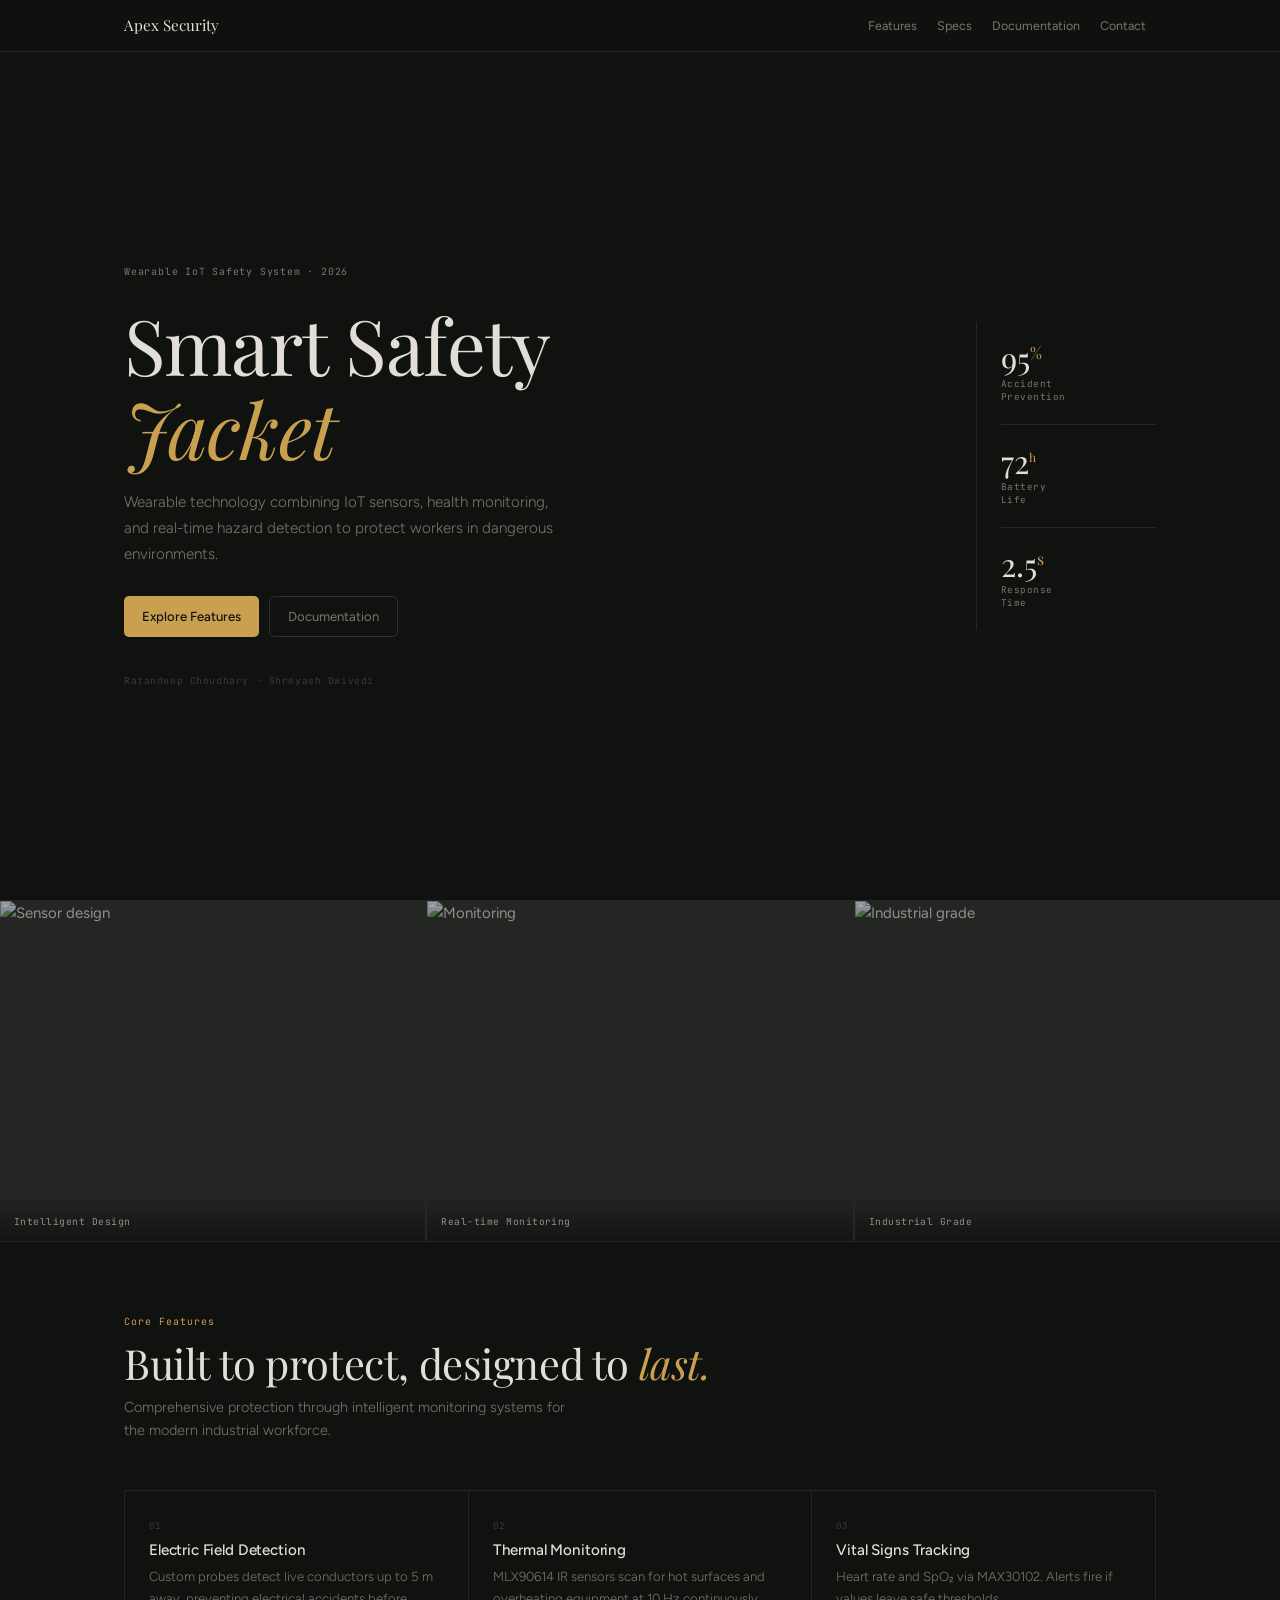
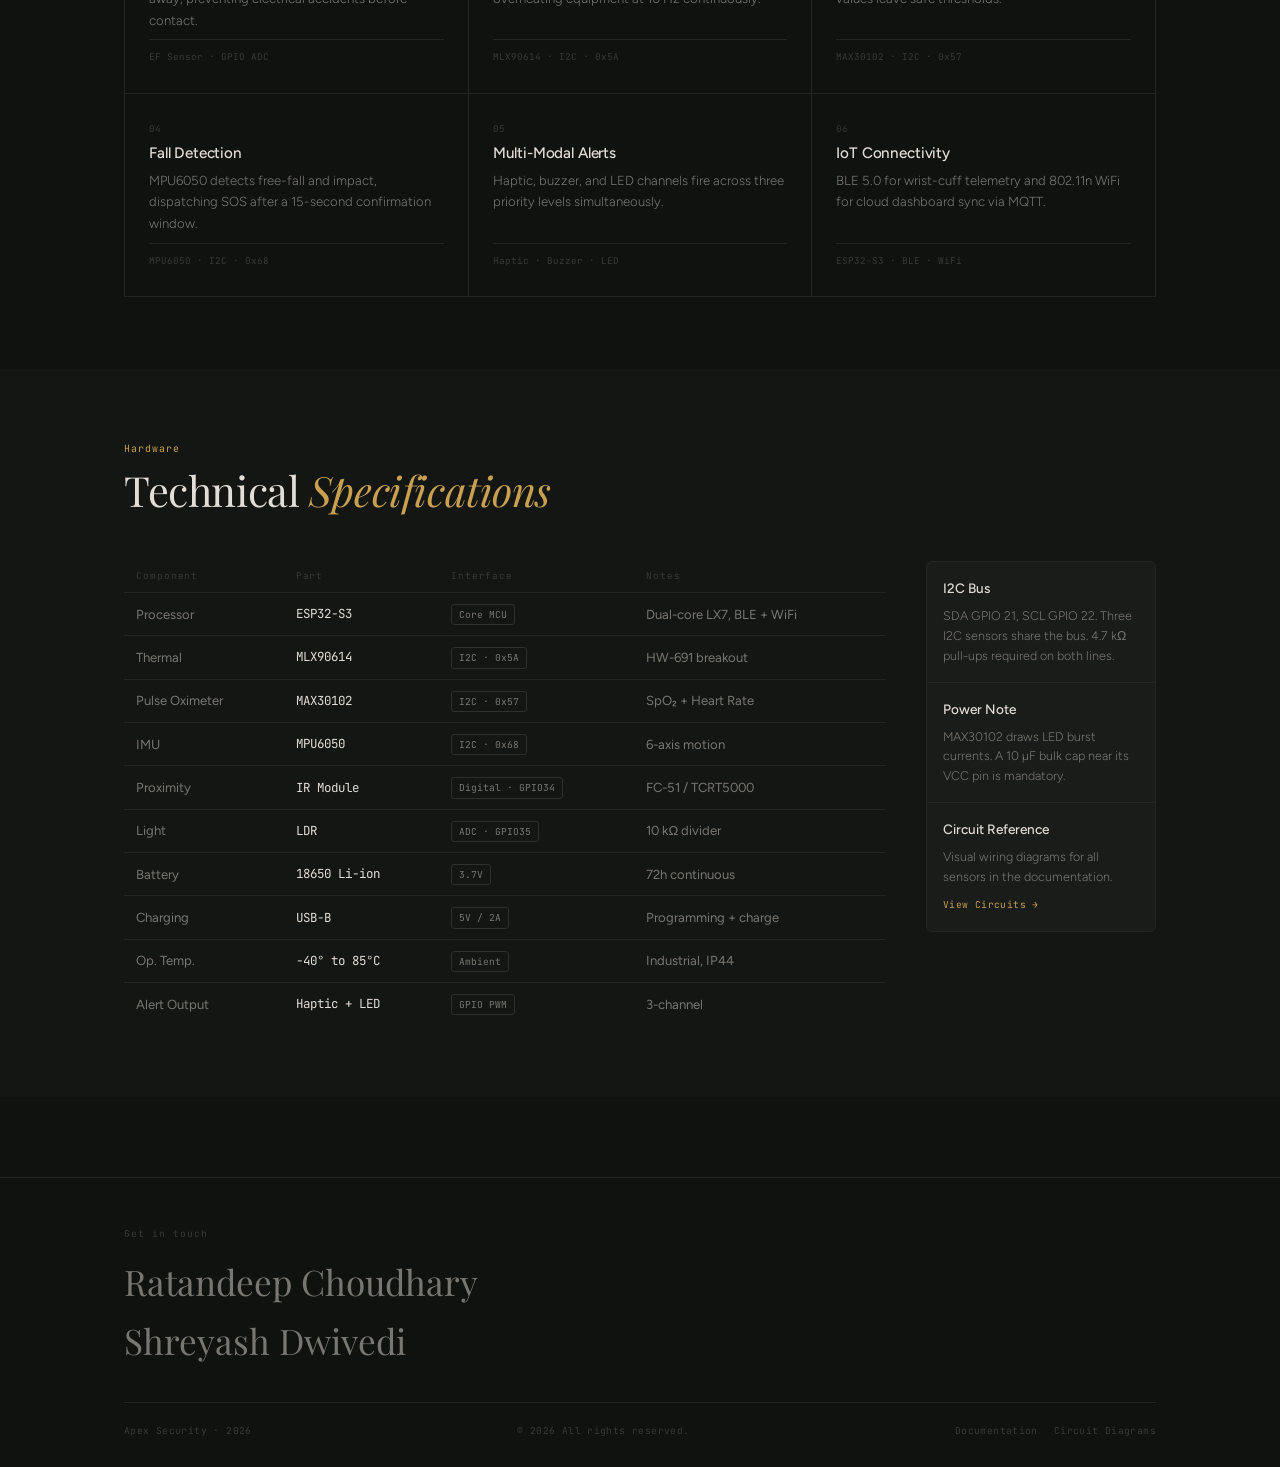
==== index.html @ aef4edc3 "Add files via upload" ====
<!DOCTYPE html>
<html lang="en">
<head>
  <meta charset="UTF-8">
  <meta name="viewport" content="width=device-width, initial-scale=1.0">
  <title>Apex Security — Smart Safety Jacket</title>
  <link rel="icon" type="image/png" href="https://i.ibb.co/s9g6chXV/github-1051377.png">
  <link rel="preconnect" href="https://fonts.googleapis.com">
  <link rel="preconnect" href="https://fonts.gstatic.com" crossorigin>
  <link href="https://fonts.googleapis.com/css2?family=Playfair+Display:ital,wght@0,400;0,500;1,400&family=Figtree:wght@300;400;500&family=JetBrains+Mono:wght@400&display=swap" rel="stylesheet">
  <link rel="stylesheet" href="style.css">
</head>
<body>

<nav class="nav" id="nav">
  <div class="nav-inner">
    <a href="index.html" class="nav-brand">Apex Security</a>
    <div class="nav-links">
      <a href="#features">Features</a>
      <a href="#specs">Specs</a>
      <a href="documentation.html">Documentation</a>
      <a href="#contact">Contact</a>
    </div>
    <button class="nav-toggle" id="tog"><span></span><span></span></button>
  </div>
</nav>
<div class="mob" id="mob">
  <a href="#features">Features</a>
  <a href="#specs">Specs</a>
  <a href="documentation.html">Documentation</a>
  <a href="#contact">Contact</a>
</div>

<!-- HERO -->
<section class="hero">
  <div class="hero-content">
    <p class="hero-eye">Wearable IoT Safety System · 2026</p>
    <h1 class="hero-title">Smart Safety<br><em>Jacket</em></h1>
    <p class="hero-desc">Wearable technology combining IoT sensors, health monitoring, and real-time hazard detection to protect workers in dangerous environments.</p>
    <div class="hero-btns">
      <a href="#features" class="btn btn-solid">Explore Features</a>
      <a href="documentation.html" class="btn btn-outline">Documentation</a>
    </div>
    <p class="hero-authors">Ratandeep Choudhary · Shreyash Dwivedi</p>
  </div>
  <div class="hero-aside">
    <div class="h-stat">
      <div class="h-stat-num"><span data-target="95">0</span><sup>%</sup></div>
      <p>Accident<br>Prevention</p>
    </div>
    <div class="h-stat">
      <div class="h-stat-num">72<sup style="font-size:.75rem">h</sup></div>
      <p>Battery<br>Life</p>
    </div>
    <div class="h-stat">
      <div class="h-stat-num"><span data-target="2.5" data-dec="1">0</span><sup>s</sup></div>
      <p>Response<br>Time</p>
    </div>
  </div>
</section>

<!-- GALLERY -->
<section class="gallery">
  <figure class="g-img">
    <img src="https://images.unsplash.com/photo-1581092160562-40aa08e78837?auto=format&fit=crop&w=700&q=80" alt="Sensor design">
    <figcaption>Intelligent Design</figcaption>
  </figure>
  <figure class="g-img g-img--tall">
    <img src="https://images.unsplash.com/photo-1504328345606-18bbc8c9d7d1?auto=format&fit=crop&w=700&q=80" alt="Monitoring">
    <figcaption>Real-time Monitoring</figcaption>
  </figure>
  <figure class="g-img">
    <img src="https://images.unsplash.com/photo-1581091226825-a6a2a5aee158?auto=format&fit=crop&w=700&q=80" alt="Industrial grade">
    <figcaption>Industrial Grade</figcaption>
  </figure>
</section>

<!-- FEATURES -->
<section class="sec" id="features">
  <div class="wrap">
    <div class="sec-head reveal">
      <span class="label">Core Features</span>
      <h2>Built to protect, designed to <em>last.</em></h2>
      <p>Comprehensive protection through intelligent monitoring systems for the modern industrial workforce.</p>
    </div>
    <div class="feat-grid">
      <div class="feat reveal">
        <span class="feat-n">01</span>
        <h3>Electric Field Detection</h3>
        <p>Custom probes detect live conductors up to 5 m away, preventing electrical accidents before contact.</p>
        <span class="feat-tag">EF Sensor · GPIO ADC</span>
      </div>
      <div class="feat reveal">
        <span class="feat-n">02</span>
        <h3>Thermal Monitoring</h3>
        <p>MLX90614 IR sensors scan for hot surfaces and overheating equipment at 10 Hz continuously.</p>
        <span class="feat-tag">MLX90614 · I2C · 0x5A</span>
      </div>
      <div class="feat reveal">
        <span class="feat-n">03</span>
        <h3>Vital Signs Tracking</h3>
        <p>Heart rate and SpO₂ via MAX30102. Alerts fire if values leave safe thresholds.</p>
        <span class="feat-tag">MAX30102 · I2C · 0x57</span>
      </div>
      <div class="feat reveal">
        <span class="feat-n">04</span>
        <h3>Fall Detection</h3>
        <p>MPU6050 detects free-fall and impact, dispatching SOS after a 15-second confirmation window.</p>
        <span class="feat-tag">MPU6050 · I2C · 0x68</span>
      </div>
      <div class="feat reveal">
        <span class="feat-n">05</span>
        <h3>Multi-Modal Alerts</h3>
        <p>Haptic, buzzer, and LED channels fire across three priority levels simultaneously.</p>
        <span class="feat-tag">Haptic · Buzzer · LED</span>
      </div>
      <div class="feat reveal">
        <span class="feat-n">06</span>
        <h3>IoT Connectivity</h3>
        <p>BLE 5.0 for wrist-cuff telemetry and 802.11n WiFi for cloud dashboard sync via MQTT.</p>
        <span class="feat-tag">ESP32-S3 · BLE · WiFi</span>
      </div>
    </div>
  </div>
</section>

<!-- SPECS -->
<section class="sec sec--tint" id="specs">
  <div class="wrap">
    <div class="sec-head reveal">
      <span class="label">Hardware</span>
      <h2>Technical <em>Specifications</em></h2>
    </div>
    <div class="specs-layout">
      <div class="specs-table-wrap reveal">
        <table class="specs-table">
          <thead>
            <tr><th>Component</th><th>Part</th><th>Interface</th><th>Notes</th></tr>
          </thead>
          <tbody>
            <tr><td>Processor</td><td class="part">ESP32-S3</td><td><span class="chip">Core MCU</span></td><td>Dual-core LX7, BLE + WiFi</td></tr>
            <tr><td>Thermal</td><td class="part">MLX90614</td><td><span class="chip">I2C · 0x5A</span></td><td>HW-691 breakout</td></tr>
            <tr><td>Pulse Oximeter</td><td class="part">MAX30102</td><td><span class="chip">I2C · 0x57</span></td><td>SpO₂ + Heart Rate</td></tr>
            <tr><td>IMU</td><td class="part">MPU6050</td><td><span class="chip">I2C · 0x68</span></td><td>6-axis motion</td></tr>
            <tr><td>Proximity</td><td class="part">IR Module</td><td><span class="chip">Digital · GPIO34</span></td><td>FC-51 / TCRT5000</td></tr>
            <tr><td>Light</td><td class="part">LDR</td><td><span class="chip">ADC · GPIO35</span></td><td>10 kΩ divider</td></tr>
            <tr><td>Battery</td><td class="part">18650 Li-ion</td><td><span class="chip">3.7V</span></td><td>72h continuous</td></tr>
            <tr><td>Charging</td><td class="part">USB-B</td><td><span class="chip">5V / 2A</span></td><td>Programming + charge</td></tr>
            <tr><td>Op. Temp.</td><td class="part">−40° to 85°C</td><td><span class="chip">Ambient</span></td><td>Industrial, IP44</td></tr>
            <tr><td>Alert Output</td><td class="part">Haptic + LED</td><td><span class="chip">GPIO PWM</span></td><td>3-channel</td></tr>
          </tbody>
        </table>
      </div>
      <aside class="specs-aside reveal">
        <div class="aside-block">
          <h4>I2C Bus</h4>
          <p>SDA GPIO 21, SCL GPIO 22. Three I2C sensors share the bus. 4.7 kΩ pull-ups required on both lines.</p>
        </div>
        <div class="aside-block">
          <h4>Power Note</h4>
          <p>MAX30102 draws LED burst currents. A 10 µF bulk cap near its VCC pin is mandatory.</p>
        </div>
        <div class="aside-block">
          <h4>Circuit Reference</h4>
          <p>Visual wiring diagrams for all sensors in the documentation.</p>
          <a href="circuit-diagram.html" class="aside-link">View Circuits →</a>
        </div>
      </aside>
    </div>
  </div>
</section>

<!-- FOOTER -->
<footer class="footer" id="contact">
  <div class="footer-inner">
    <div class="footer-names reveal">
      <span>Get in touch</span>
      <a href="mailto:ratandeepkingiafc@gmail.com">Ratandeep Choudhary</a>
      <a href="mailto:sdee001@proton.me">Shreyash Dwivedi</a>
    </div>
    <div class="footer-bar">
      <span>Apex Security · 2026</span>
      <span>© <span id="yr"></span> All rights reserved.</span>
      <nav>
        <a href="documentation.html">Documentation</a>
        <a href="circuit-diagram.html">Circuit Diagrams</a>
      </nav>
    </div>
  </div>
</footer>

<script src="script.js"></script>
</body>
</html>
---- style.css ----
/* ── Apex Security · style.css ──────────────────────────── */
*, *::before, *::after { box-sizing: border-box; margin: 0; padding: 0; }
html { scroll-behavior: smooth; scroll-padding-top: 56px; }

:root {
  --bg:        #101210;
  --bg2:       #141614;
  --surface:   #1a1c1a;
  --border:    #242624;
  --border2:   #2e302e;
  --text:      #e2ddd6;
  --muted:     #787670;
  --faint:     #383a38;
  --amber:     #c8a050;
  --amber-bg:  rgba(200,160,80,.08);
  --nav-h:     52px;
  --max:       1080px;
  --ease:      cubic-bezier(.4,0,.2,1);
}

body {
  background: var(--bg);
  color: var(--text);
  font-family: 'Figtree', sans-serif;
  font-size: 15px;
  line-height: 1.6;
  -webkit-font-smoothing: antialiased;
  overflow-x: hidden;
}

a { text-decoration: none; color: inherit; }
img { display: block; width: 100%; height: 100%; object-fit: cover; }
::-webkit-scrollbar { width: 4px; }
::-webkit-scrollbar-track { background: var(--bg); }
::-webkit-scrollbar-thumb { background: var(--border2); }

h1, h2, h3 {
  font-family: 'Playfair Display', Georgia, serif;
  font-weight: 400;
  line-height: 1.1;
  letter-spacing: -.01em;
}
em { font-style: italic; color: var(--amber); }

/* ── NAV ────────────────────────────────────────────────── */
.nav {
  position: fixed; top: 0; left: 0; right: 0;
  height: var(--nav-h);
  background: rgba(16,18,16,.92);
  backdrop-filter: blur(16px);
  border-bottom: 1px solid var(--border);
  z-index: 100;
  transition: border-color .3s;
}
.nav.scrolled { border-color: var(--border2); }

.nav-inner {
  max-width: var(--max);
  margin: 0 auto;
  padding: 0 24px;
  height: 100%;
  display: flex;
  align-items: center;
  justify-content: space-between;
  gap: 20px;
}

.nav-brand {
  font-family: 'Playfair Display', serif;
  font-size: .95rem;
  color: var(--text);
  transition: color .2s;
  flex-shrink: 0;
}
.nav-brand:hover { color: var(--amber); }

.nav-links {
  display: flex;
  align-items: center;
  gap: 0;
}
.nav-links a {
  font-size: .78rem;
  color: var(--muted);
  padding: 5px 10px;
  border-radius: 4px;
  transition: color .2s, background .2s;
}
.nav-links a:hover { color: var(--text); background: var(--surface); }
.nav-links a.active { color: var(--amber); }

.nav-toggle {
  display: none;
  flex-direction: column;
  gap: 5px;
  background: none;
  border: none;
  cursor: pointer;
  padding: 4px;
}
.nav-toggle span {
  display: block;
  width: 18px; height: 1.5px;
  background: var(--muted);
  transition: all .25s var(--ease);
}
.nav-toggle.open span:first-child { transform: translateY(6.5px) rotate(45deg); }
.nav-toggle.open span:last-child  { transform: translateY(-6.5px) rotate(-45deg); }

.mob { 
  position: fixed; inset: 0;
  background: var(--bg);
  z-index: 99;
  display: flex;
  flex-direction: column;
  justify-content: center;
  padding: 40px;
  gap: 4px;
  transform: translateY(-100%);
  transition: transform .35s var(--ease);
}
.mob.open { transform: none; }
.mob a {
  font-family: 'Playfair Display', serif;
  font-size: clamp(1.8rem, 5vw, 2.8rem);
  color: var(--muted);
  padding: 8px 0;
  border-bottom: 1px solid var(--border);
  transition: color .2s;
}
.mob a:hover { color: var(--text); }

/* ── SHARED UTILITIES ───────────────────────────────────── */
.wrap { max-width: var(--max); margin: 0 auto; padding: 0 24px; }

.label {
  font-family: 'JetBrains Mono', monospace;
  font-size: .62rem;
  letter-spacing: .1em;
  color: var(--amber);
  display: block;
  margin-bottom: 10px;
}

.chip {
  display: inline-block;
  font-family: 'JetBrains Mono', monospace;
  font-size: .6rem;
  padding: 2px 7px;
  border: 1px solid var(--border2);
  color: var(--muted);
  border-radius: 3px;
  white-space: nowrap;
}

.btn {
  display: inline-flex;
  align-items: center;
  gap: 6px;
  padding: 9px 18px;
  font-size: .82rem;
  border-radius: 5px;
  transition: opacity .2s, transform .15s;
  font-family: 'Figtree', sans-serif;
}
.btn:hover { opacity: .85; transform: translateY(-1px); }
.btn-solid { background: var(--amber); color: #101210; font-weight: 500; }
.btn-outline {
  border: 1px solid var(--border2);
  color: var(--muted);
  transition: border-color .2s, color .2s;
}
.btn-outline:hover { border-color: var(--muted); color: var(--text); opacity: 1; transform: none; }

.reveal { opacity: 0; transform: translateY(14px); transition: opacity .6s var(--ease), transform .6s var(--ease); }
.reveal.in { opacity: 1; transform: none; }

/* ── FOOTER ─────────────────────────────────────────────── */
.footer {
  border-top: 1px solid var(--border);
  padding: 48px 0 28px;
  margin-top: 80px;
}
.footer-inner { max-width: var(--max); margin: 0 auto; padding: 0 24px; }

.footer-names {
  display: flex;
  flex-direction: column;
  gap: 2px;
  margin-bottom: 32px;
}
.footer-names a {
  font-family: 'Playfair Display', serif;
  font-size: clamp(1.4rem, 3vw, 2.2rem);
  color: var(--muted);
  width: fit-content;
  transition: color .2s;
  border-bottom: 1px solid transparent;
}
.footer-names a:hover { color: var(--text); border-color: var(--border2); }
.footer-names > span {
  font-family: 'JetBrains Mono', monospace;
  font-size: .6rem;
  color: var(--faint);
  letter-spacing: .1em;
  margin-bottom: 10px;
}

.footer-bar {
  display: flex;
  align-items: center;
  justify-content: space-between;
  flex-wrap: wrap;
  gap: 12px;
  padding-top: 20px;
  border-top: 1px solid var(--border);
  font-family: 'JetBrains Mono', monospace;
  font-size: .6rem;
  color: var(--faint);
  letter-spacing: .04em;
}
.footer-bar nav { display: flex; gap: 16px; }
.footer-bar nav a { color: var(--faint); transition: color .2s; }
.footer-bar nav a:hover { color: var(--muted); }

/* ── INDEX PAGE ─────────────────────────────────────────── */
.hero {
  min-height: 100vh;
  padding-top: var(--nav-h);
  display: grid;
  grid-template-columns: 1fr 180px;
  align-items: center;
  gap: 32px;
  max-width: var(--max);
  margin: 0 auto;
  padding-left: 24px;
  padding-right: 24px;
}

.hero-content { padding: 64px 0; }
.hero-eye {
  font-family: 'JetBrains Mono', monospace;
  font-size: .62rem;
  color: var(--muted);
  letter-spacing: .08em;
  margin-bottom: 22px;
}
.hero-title {
  font-size: clamp(2.8rem, 6vw, 5rem);
  margin-bottom: 20px;
  animation: up .8s var(--ease) both;
}
.hero-desc {
  font-size: .95rem;
  color: var(--muted);
  max-width: 440px;
  line-height: 1.7;
  font-weight: 300;
  margin-bottom: 28px;
  animation: up .8s var(--ease) .1s both;
}
.hero-btns {
  display: flex; flex-wrap: wrap; gap: 10px;
  margin-bottom: 36px;
  animation: up .8s var(--ease) .2s both;
}
.hero-authors {
  font-family: 'JetBrains Mono', monospace;
  font-size: .6rem;
  color: var(--faint);
  letter-spacing: .06em;
  animation: up .8s var(--ease) .3s both;
}
.hero-aside {
  border-left: 1px solid var(--border);
  padding-left: 24px;
  display: flex;
  flex-direction: column;
}
.h-stat {
  padding: 20px 0;
  border-bottom: 1px solid var(--border);
}
.h-stat:last-child { border-bottom: none; }
.h-stat-num {
  font-family: 'Playfair Display', serif;
  font-size: 2rem;
  color: var(--text);
  line-height: 1;
  margin-bottom: 4px;
}
.h-stat-num sup { font-size: 1rem; color: var(--amber); vertical-align: super; }
.h-stat p {
  font-family: 'JetBrains Mono', monospace;
  font-size: .58rem;
  color: var(--muted);
  letter-spacing: .05em;
  line-height: 1.4;
}

@keyframes up {
  from { opacity: 0; transform: translateY(16px); }
  to   { opacity: 1; transform: none; }
}

/* Gallery */
.gallery {
  display: grid;
  grid-template-columns: 1fr 1fr 1fr;
  gap: 2px;
  background: var(--border);
  border-top: 1px solid var(--border);
  border-bottom: 1px solid var(--border);
}
.g-img { position: relative; overflow: hidden; }
.g-img img {
  height: 280px;
  filter: brightness(.65) saturate(.7);
  transition: filter .5s var(--ease), transform .6s var(--ease);
}
.g-img--tall img { height: 340px; }
.g-img:hover img { filter: brightness(.8) saturate(.9); transform: scale(1.03); }
.g-img figcaption {
  position: absolute; bottom: 0; left: 0; right: 0;
  padding: 20px 14px 12px;
  background: linear-gradient(to top, rgba(16,18,16,.88), transparent);
  font-family: 'JetBrains Mono', monospace;
  font-size: .6rem;
  color: rgba(226,221,214,.6);
  letter-spacing: .05em;
}

/* Features */
.sec { padding: 72px 0; }
.sec-head { margin-bottom: 48px; }
.sec-head h2 { font-size: clamp(1.8rem, 3.5vw, 2.6rem); margin-bottom: 10px; }
.sec-head p { color: var(--muted); font-size: .9rem; font-weight: 300; max-width: 460px; }

.feat-grid {
  display: grid;
  grid-template-columns: repeat(3,1fr);
  border-top: 1px solid var(--border);
  border-left: 1px solid var(--border);
}
.feat {
  padding: 28px 24px;
  border-right: 1px solid var(--border);
  border-bottom: 1px solid var(--border);
  display: flex; flex-direction: column; gap: 8px;
  transition: background .2s;
  position: relative;
}
.feat::before {
  content: '';
  position: absolute; top: 0; left: 0; right: 0;
  height: 1px; background: var(--amber);
  transform: scaleX(0); transform-origin: left;
  transition: transform .3s var(--ease);
}
.feat:hover { background: var(--surface); }
.feat:hover::before { transform: scaleX(1); }
.feat-n { font-family: 'JetBrains Mono', monospace; font-size: .58rem; color: var(--faint); }
.feat h3 { font-size: .95rem; font-family: 'Figtree', sans-serif; font-weight: 500; color: var(--text); }
.feat p { font-size: .82rem; color: var(--muted); line-height: 1.65; font-weight: 300; flex: 1; }
.feat-tag {
  font-family: 'JetBrains Mono', monospace;
  font-size: .58rem; color: var(--faint);
  padding-top: 10px; border-top: 1px solid var(--border);
  margin-top: auto;
}

/* Specs */
.sec--tint { background: var(--bg2); }
.specs-layout {
  display: grid;
  grid-template-columns: 1fr 230px;
  gap: 40px;
  align-items: start;
}
.specs-table { width: 100%; border-collapse: collapse; font-size: .82rem; }
.specs-table thead th {
  padding: 8px 12px;
  font-family: 'JetBrains Mono', monospace;
  font-size: .58rem; letter-spacing: .1em;
  color: var(--faint); font-weight: 400;
  border-bottom: 1px solid var(--border);
  text-align: left;
}
.specs-table td {
  padding: 10px 12px;
  border-bottom: 1px solid var(--border);
  color: var(--muted);
  vertical-align: middle;
  transition: background .15s;
}
.specs-table tr:hover td { background: var(--surface); }
.specs-table tr:last-child td { border-bottom: none; }
.specs-table td.part { font-family: 'JetBrains Mono', monospace; font-size: .78rem; color: var(--text); }

.specs-aside {
  display: flex; flex-direction: column; gap: 1px;
  background: var(--border);
  border: 1px solid var(--border);
  border-radius: 6px;
  overflow: hidden;
  position: sticky;
  top: calc(var(--nav-h) + 16px);
}
.aside-block { background: var(--surface); padding: 16px; }
.aside-block h4 { font-size: .85rem; font-family: 'Figtree', sans-serif; font-weight: 500; margin-bottom: 6px; }
.aside-block p { font-size: .78rem; color: var(--muted); line-height: 1.6; font-weight: 300; }
.aside-link {
  display: inline-block; margin-top: 10px;
  font-family: 'JetBrains Mono', monospace;
  font-size: .6rem; color: var(--amber); letter-spacing: .04em;
  transition: opacity .2s;
}
.aside-link:hover { opacity: .7; }

/* ── DOCUMENTATION HUB ──────────────────────────────────── */
.doc-page-head {
  padding-top: calc(var(--nav-h) + 52px);
  padding-bottom: 48px;
  border-bottom: 1px solid var(--border);
}

.doc-list {
  display: flex;
  flex-direction: column;
  border-top: 1px solid var(--border);
  border-left: 1px solid var(--border);
  border-right: 1px solid var(--border);
}

.doc-row {
  display: grid;
  grid-template-columns: 40px 1fr auto;
  align-items: center;
  gap: 20px;
  padding: 20px 24px;
  border-bottom: 1px solid var(--border);
  text-decoration: none;
  transition: background .15s;
  cursor: pointer;
  position: relative;
}
.doc-row:last-child { border-bottom: none; }
.doc-row--live:hover { background: var(--surface); }
.doc-row--soon { opacity: .45; cursor: default; }

.dr-num {
  font-family: 'JetBrains Mono', monospace;
  font-size: .62rem;
  color: var(--faint);
  letter-spacing: .04em;
}

.dr-body h3 { font-size: .95rem; font-family: 'Figtree', sans-serif; font-weight: 500; color: var(--text); margin-bottom: 2px; }
.dr-body p { font-size: .78rem; color: var(--muted); font-weight: 300; }
.dr-tags { display: flex; flex-wrap: wrap; gap: 5px; margin-top: 6px; }
.dr-tags .chip { font-size: .56rem; }

.dr-right {
  display: flex;
  flex-direction: column;
  align-items: flex-end;
  gap: 8px;
  flex-shrink: 0;
}
.dr-status {
  font-family: 'JetBrains Mono', monospace;
  font-size: .58rem;
  letter-spacing: .07em;
  padding: 2px 7px;
  border-radius: 3px;
}
.dr-status--live { background: var(--amber-bg); color: var(--amber); border: 1px solid rgba(200,160,80,.2); }
.dr-status--soon { background: transparent; color: var(--faint); border: 1px solid var(--border); }
.dr-arrow {
  font-family: 'JetBrains Mono', monospace;
  font-size: .7rem;
  color: var(--amber);
  opacity: 0;
  transition: opacity .2s;
}
.doc-row--live:hover .dr-arrow { opacity: 1; }

/* ── CIRCUIT PAGE ───────────────────────────────────────── */
.crumb {
  font-family: 'JetBrains Mono', monospace;
  font-size: .6rem;
  color: var(--faint);
  letter-spacing: .06em;
  display: flex;
  align-items: center;
  gap: 8px;
  margin-bottom: 16px;
}
.crumb a { color: var(--muted); transition: color .2s; }
.crumb a:hover { color: var(--amber); }

.circ-head {
  padding-top: calc(var(--nav-h) + 40px);
  padding-bottom: 32px;
  border-bottom: 1px solid var(--border);
}
.circ-head-inner {
  max-width: var(--max);
  margin: 0 auto;
  padding: 0 24px;
  display: grid;
  grid-template-columns: 1fr 220px;
  gap: 40px;
  align-items: end;
}
.circ-head h1 { font-size: clamp(1.8rem, 4vw, 2.8rem); }
.circ-head p { font-size: .82rem; color: var(--muted); font-weight: 300; line-height: 1.65; margin-top: 8px; }

.circ-meta { display: flex; flex-direction: column; gap: 1px; background: var(--border); border: 1px solid var(--border); border-radius: 5px; overflow: hidden; }
.cm-row { display: flex; justify-content: space-between; align-items: center; padding: 8px 14px; background: var(--surface); }
.cm-row span:first-child { font-family: 'JetBrains Mono', monospace; font-size: .56rem; color: var(--faint); letter-spacing: .08em; }
.cm-row span:last-child { font-family: 'JetBrains Mono', monospace; font-size: .68rem; color: var(--muted); }
.cm-live { color: var(--amber) !important; }

.legend {
  border-bottom: 1px solid var(--border);
  background: var(--bg);
  position: sticky;
  top: var(--nav-h);
  z-index: 40;
}
.legend-inner {
  max-width: var(--max);
  margin: 0 auto;
  padding: 0 24px;
  display: flex;
  align-items: center;
  gap: 16px;
}

.leg-title {
  font-family: 'JetBrains Mono', monospace;
  font-size: .58rem;
  color: var(--faint);
  letter-spacing: .1em;
  padding: 10px 14px 10px 0;
  border-right: 1px solid var(--border);
  flex-shrink: 0;
}
.leg-items {
  display: flex;
  flex-wrap: nowrap;
  gap: 10px;
  flex-shrink: 0;
  padding: 10px 0;
  overflow-x: auto;
  scrollbar-width: none;
}
.leg-items::-webkit-scrollbar { display: none; }
.li {
  display: flex;
  align-items: center;
  gap: 5px;
  font-family: 'JetBrains Mono', monospace;
  font-size: .58rem;
  color: var(--faint);
  letter-spacing: .03em;
  white-space: nowrap;
  flex-shrink: 0;
}
.li i { display: block; width: 14px; height: 2px; border-radius: 1px; flex-shrink: 0; font-style: normal; }



.tabs-wrap {
  border-bottom: 1px solid var(--border);
}
.tabs {
  display: flex;
  overflow-x: auto;
  scrollbar-width: none;
  padding: 0 24px;
  max-width: var(--max);
  margin: 0 auto;
  width: 100%;
  border-bottom: none;
}
.tabs::-webkit-scrollbar { display: none; }
.tab {
  padding: 11px 16px;
  background: none; border: none;
  border-bottom: 2px solid transparent;
  cursor: pointer;
  color: var(--muted);
  font-family: 'JetBrains Mono', monospace;
  font-size: .68rem;
  letter-spacing: .04em;
  white-space: nowrap;
  flex-shrink: 0;
  transition: color .2s, border-color .2s;
  margin-bottom: -1px;
  display: flex; align-items: center; gap: 7px;
}
.tab:hover { color: var(--text); }
.tab.active { color: var(--text); border-bottom-color: var(--amber); }
.tab-n { font-size: .54rem; color: var(--faint); }
.tab.active .tab-n { color: var(--amber); }

.panels { max-width: var(--max); margin: 0 auto; padding: 36px 24px 72px; }
.panel { display: none; }
.panel.active { display: block; animation: pIn .25s var(--ease); }
@keyframes pIn { from { opacity: 0; transform: translateY(6px); } to { opacity: 1; transform: none; } }

.panel-head {
  display: flex; align-items: flex-start; justify-content: space-between;
  gap: 16px; padding: 16px 20px;
  background: var(--surface);
  border: 1px solid var(--border);
  border-bottom: none;
  border-radius: 5px 5px 0 0;
  flex-wrap: wrap;
}
.ph-info { display: flex; align-items: flex-start; gap: 10px; }
.ph-dot { width: 7px; height: 7px; border-radius: 50%; flex-shrink: 0; margin-top: 4px; }
.ph-info h2 { font-family: 'Figtree', sans-serif; font-size: .9rem; font-weight: 500; color: var(--text); margin-bottom: 2px; line-height: 1.2; }
.ph-info p { font-family: 'JetBrains Mono', monospace; font-size: .58rem; color: var(--faint); letter-spacing: .04em; }
.ph-chips { display: flex; gap: 5px; flex-wrap: wrap; flex-shrink: 0; }

.svg-wrap {
  border: 1px solid var(--border);
  background: #0c0e0c;
  overflow-x: auto;
  padding: 20px;
}
.svg-wrap svg { display: block; width: 100%; height: auto; min-width: 300px; max-width: 780px; margin: 0 auto; }

.p-note {
  border: 1px solid; border-top: none;
  border-radius: 0 0 5px 5px;
  padding: 12px 18px;
  font-size: .78rem; line-height: 1.65; font-weight: 300;
}
.p-note strong { font-weight: 500; }
.ny { background: rgba(200,160,80,.03); border-color: rgba(200,160,80,.14); color: #8a7248; }
.ny strong { color: #a08858; }
.nr { background: rgba(239,68,68,.03); border-color: rgba(239,68,68,.13); color: #7a4848; }
.nr strong { color: #906060; }
.nb { background: rgba(41,182,246,.03); border-color: rgba(41,182,246,.13); color: #486878; }
.nb strong { color: #587888; }
.ng { background: rgba(102,187,106,.03); border-color: rgba(102,187,106,.13); color: #487048; }
.ng strong { color: #588858; }

/* ── RESPONSIVE ─────────────────────────────────────────── */
@media (max-width: 860px) {
  .nav-links { display: none; }
  .nav-toggle { display: flex; }
  .hero { grid-template-columns: 1fr; padding-bottom: 20px; }
  .hero-content { padding: 48px 0 32px; }
  .hero-aside {
    display: grid; grid-template-columns: repeat(3,1fr);
    border-left: none; border-top: 1px solid var(--border);
    padding-left: 0; padding-top: 20px;
  }
  .h-stat { padding: 14px 0; border-bottom: none; border-right: 1px solid var(--border); padding-right: 16px; }
  .h-stat:last-child { border-right: none; }
  .feat-grid { grid-template-columns: 1fr 1fr; }
  .gallery { grid-template-columns: 1fr; }
  .g-img img, .g-img--tall img { height: 220px; }
  .specs-layout { grid-template-columns: 1fr; }
  .specs-aside { position: static; }
  .circ-head-inner { grid-template-columns: 1fr; gap: 24px; }
}
@media (max-width: 560px) {
  .feat-grid { grid-template-columns: 1fr; }
  .doc-row { grid-template-columns: 32px 1fr; }
  .dr-right { display: none; }
  .footer-bar { flex-direction: column; align-items: flex-start; }
}

/* ── TAB SELECT (mobile dropdown) ──────────────────────── */
.tab-select-wrap { display: none; }

@media (max-width: 600px) {
  #tabsDesktop { display: none; }
  .tab-select-wrap {
    display: block;
    position: relative;
    padding: 0 20px;
    background: var(--bg);
  }
  .tab-select-btn {
    display: flex;
    align-items: center;
    gap: 8px;
    width: 100%;
    background: none;
    border: none;
    cursor: pointer;
    padding: 12px 0;
    font-family: 'JetBrains Mono', monospace;
    font-size: .72rem;
    color: var(--text);
    letter-spacing: .04em;
    border-bottom: 2px solid var(--amber);
  }
  .tab-select-btn .tab-n { color: var(--amber); font-size: .58rem; }
  .tab-select-chevron {
    margin-left: auto;
    color: var(--faint);
    font-size: .7rem;
    transition: transform .2s;
    display: inline-block;
  }
  .tab-select-btn.open .tab-select-chevron { transform: rotate(180deg); }
  .tab-select-dropdown {
    display: none;
    flex-direction: column;
    position: absolute;
    left: 20px; right: 20px;
    top: 100%;
    background: var(--surface);
    border: 1px solid var(--border2);
    border-radius: 5px;
    z-index: 50;
    overflow: hidden;
    box-shadow: 0 8px 24px rgba(0,0,0,.4);
  }
  .tab-select-dropdown.open { display: flex; }
  .tab-select-dropdown button {
    background: none;
    border: none;
    border-bottom: 1px solid var(--border);
    padding: 12px 16px;
    font-family: 'JetBrains Mono', monospace;
    font-size: .68rem;
    color: var(--muted);
    letter-spacing: .04em;
    cursor: pointer;
    text-align: left;
    display: flex;
    align-items: center;
    gap: 8px;
    transition: background .15s, color .15s;
  }
  .tab-select-dropdown button:last-child { border-bottom: none; }
  .tab-select-dropdown button:hover { background: var(--bg2); color: var(--text); }
  .tab-select-dropdown button.active { color: var(--amber); }
  .tab-select-dropdown button .tab-n { color: var(--amber); font-size: .56rem; }
}
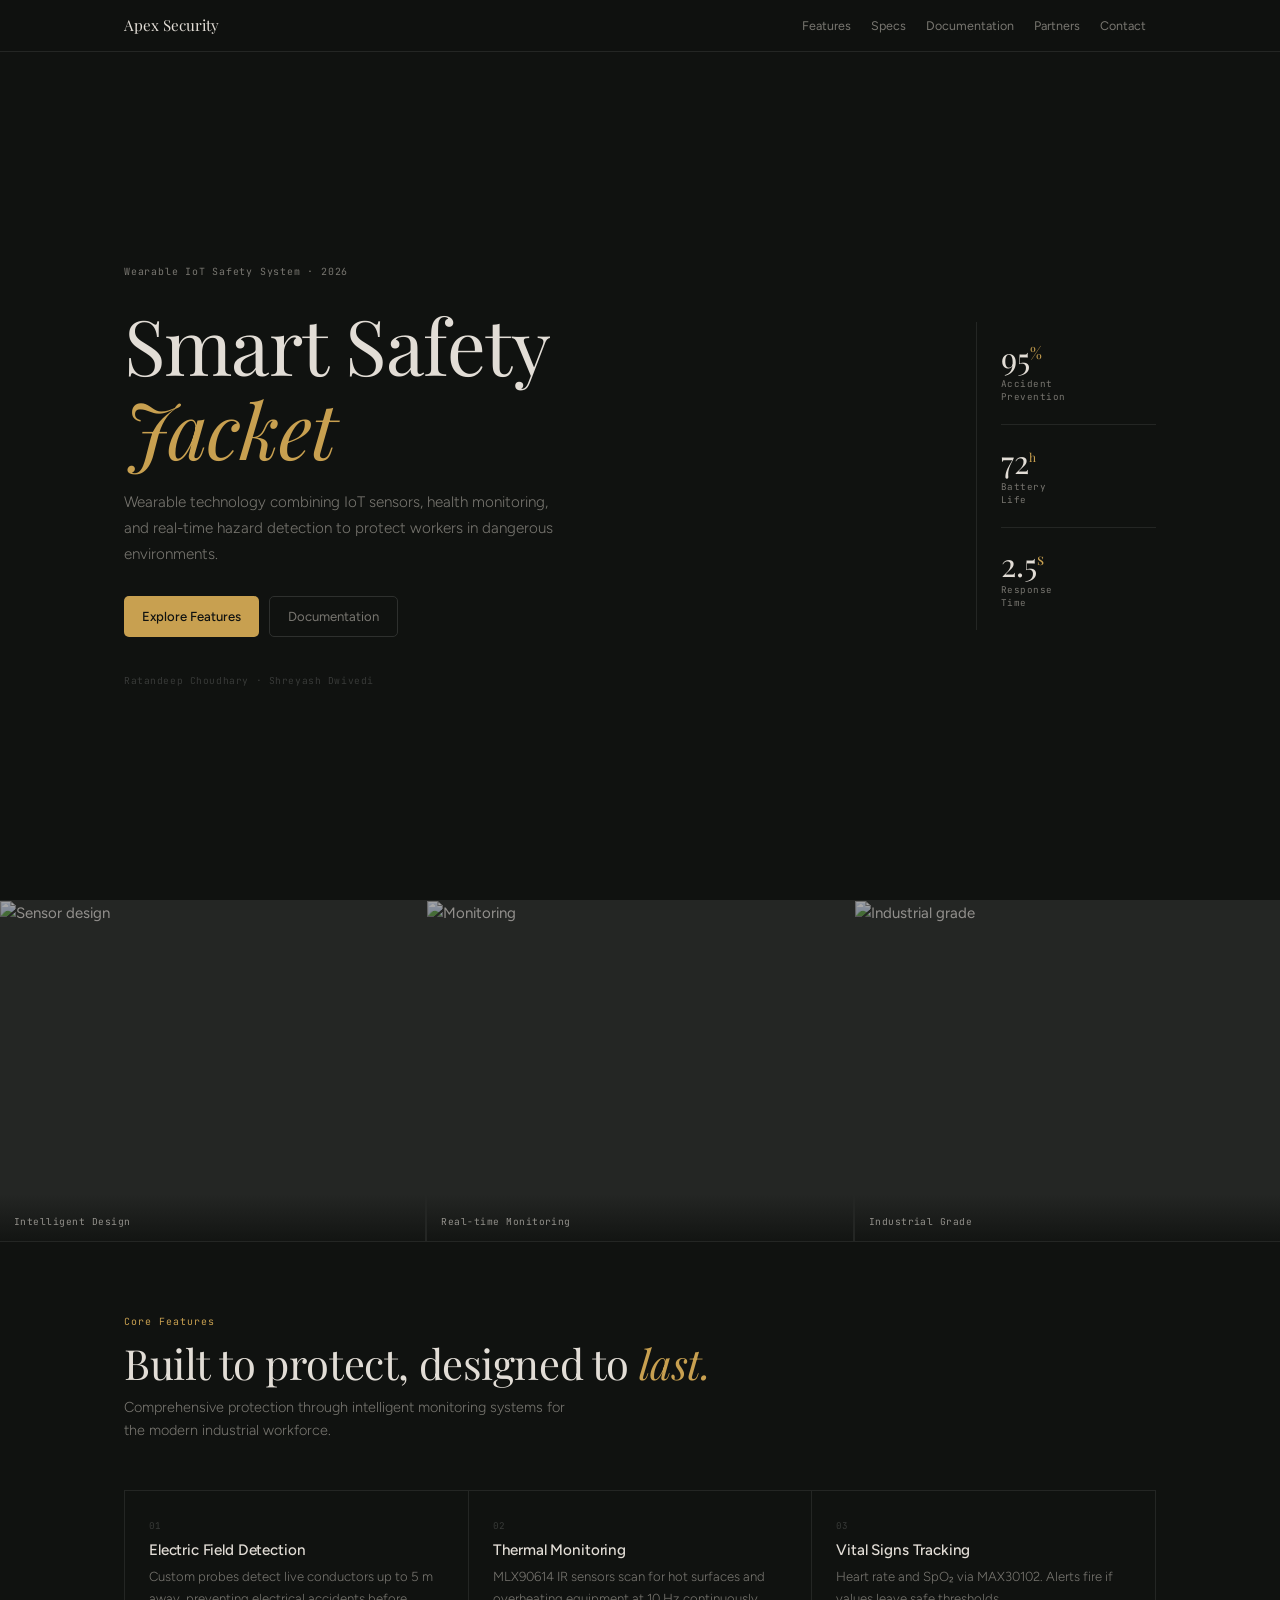
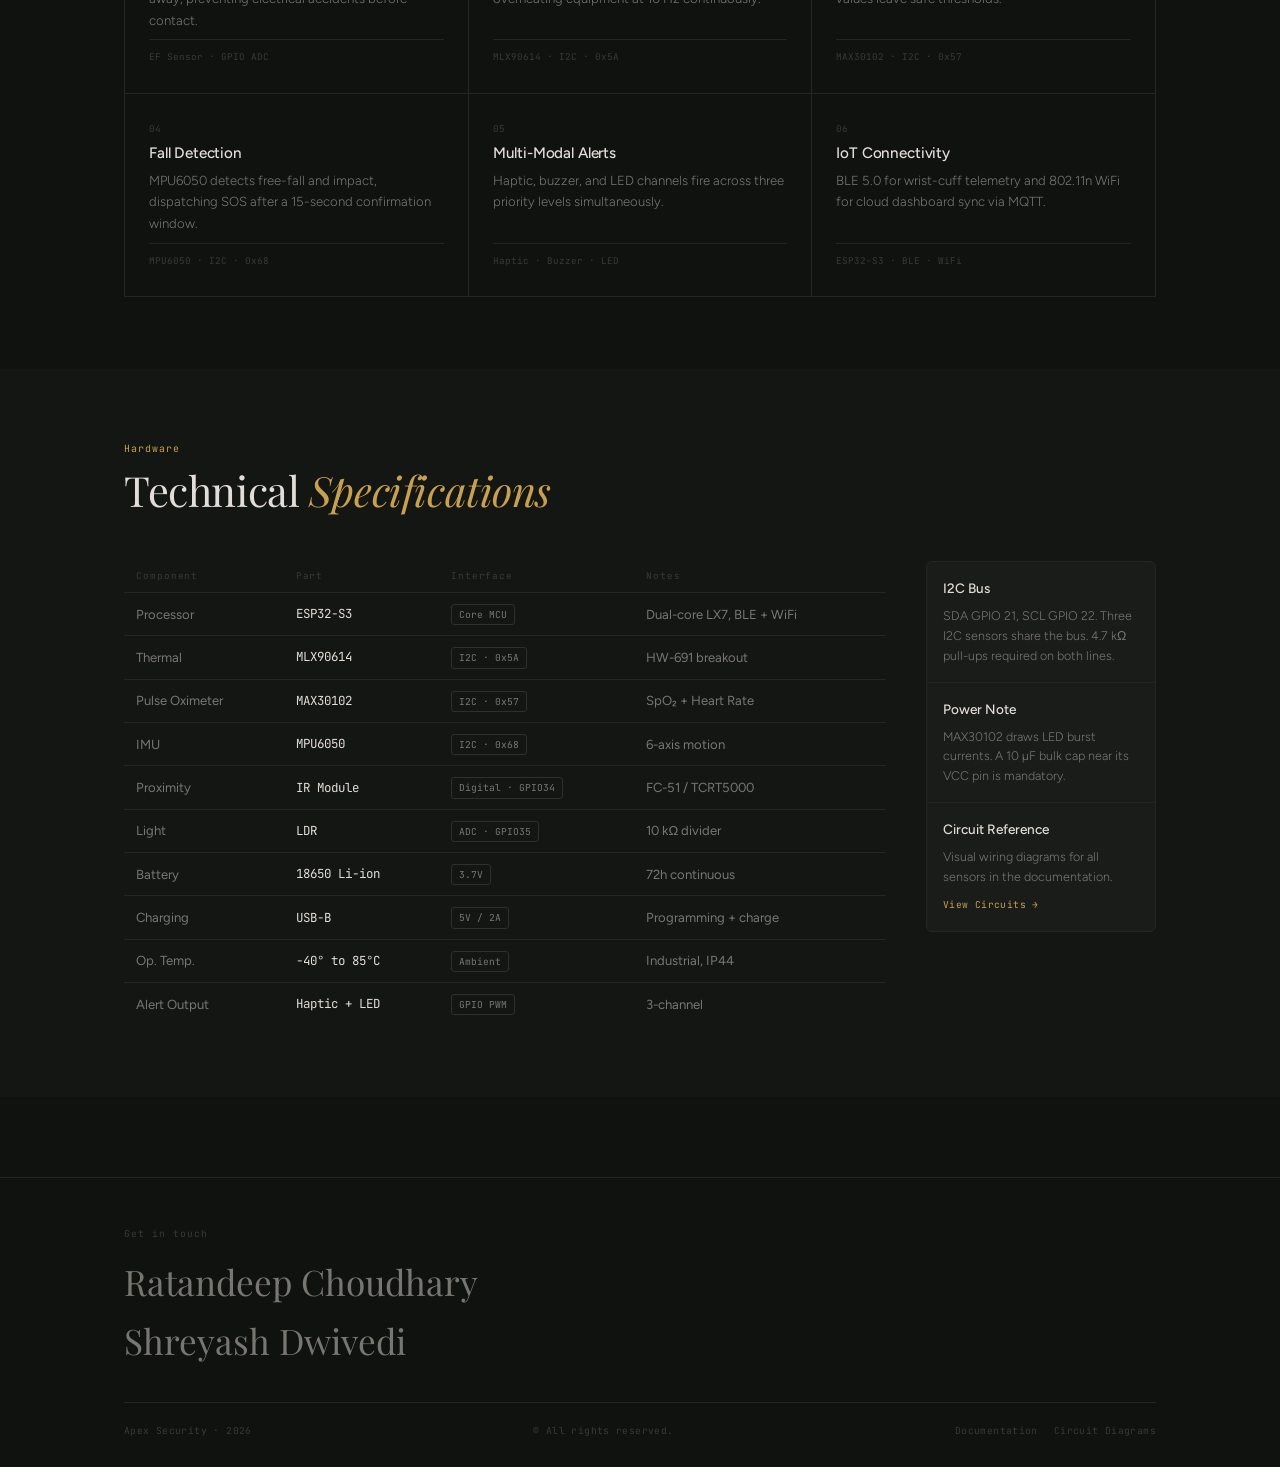
==== commit cb011883: "Add files via upload" ====
--- a/index.html
+++ b/index.html
@@ -19,6 +19,7 @@
       <a href="#features">Features</a>
       <a href="#specs">Specs</a>
       <a href="documentation.html">Documentation</a>
+      <a href="partners.html">Partners</a>
       <a href="#contact">Contact</a>
     </div>
     <button class="nav-toggle" id="tog"><span></span><span></span></button>
@@ -28,6 +29,7 @@
   <a href="#features">Features</a>
   <a href="#specs">Specs</a>
   <a href="documentation.html">Documentation</a>
+  <a href="partners.html">Partners</a>
   <a href="#contact">Contact</a>
 </div>
 
@@ -45,7 +47,7 @@
   </div>
   <div class="hero-aside">
     <div class="h-stat">
-      <div class="h-stat-num"><span data-target="95">0</span><sup>%</sup></div>
+      <div class="h-stat-num"><span data-target="95">95</span><sup>%</sup></div>
       <p>Accident<br>Prevention</p>
     </div>
     <div class="h-stat">
@@ -53,7 +55,7 @@
       <p>Battery<br>Life</p>
     </div>
     <div class="h-stat">
-      <div class="h-stat-num"><span data-target="2.5" data-dec="1">0</span><sup>s</sup></div>
+      <div class="h-stat-num"><span data-target="2.5" data-dec="1">2.5</span><sup>s</sup></div>
       <p>Response<br>Time</p>
     </div>
   </div>
@@ -175,8 +177,8 @@
   <div class="footer-inner">
     <div class="footer-names reveal">
       <span>Get in touch</span>
-      <a href="mailto:ratandeepkingiafc@gmail.com">Ratandeep Choudhary</a>
-      <a href="mailto:sdee001@proton.me">Shreyash Dwivedi</a>
+      <a href="/cdn-cgi/l/email-protection#4d3f2c392c232928283d2624232a242c2b2e0d2a202c2421632e2220">Ratandeep Choudhary</a>
+      <a href="/cdn-cgi/l/email-protection#176473727227272657676578637879397a72">Shreyash Dwivedi</a>
     </div>
     <div class="footer-bar">
       <span>Apex Security · 2026</span>
@@ -184,11 +186,4 @@
       <nav>
         <a href="documentation.html">Documentation</a>
         <a href="circuit-diagram.html">Circuit Diagrams</a>
-      </nav>
-    </div>
-  </div>
-</footer>
-
-<script src="script.js"></script>
-</body>
-</html>
+    
--- a/style.css
+++ b/style.css
@@ -172,8 +172,10 @@
 }
 .btn-outline:hover { border-color: var(--muted); color: var(--text); opacity: 1; transform: none; }
 
-.reveal { opacity: 0; transform: translateY(14px); transition: opacity .6s var(--ease), transform .6s var(--ease); }
-.reveal.in { opacity: 1; transform: none; }
+.reveal {
+  opacity: 1;
+  transform: none;
+}
 
 /* ── FOOTER ─────────────────────────────────────────────── */
 .footer {
@@ -248,7 +250,6 @@
 .hero-title {
   font-size: clamp(2.8rem, 6vw, 5rem);
   margin-bottom: 20px;
-  animation: up .8s var(--ease) both;
 }
 .hero-desc {
   font-size: .95rem;
@@ -257,19 +258,16 @@
   line-height: 1.7;
   font-weight: 300;
   margin-bottom: 28px;
-  animation: up .8s var(--ease) .1s both;
 }
 .hero-btns {
   display: flex; flex-wrap: wrap; gap: 10px;
   margin-bottom: 36px;
-  animation: up .8s var(--ease) .2s both;
 }
 .hero-authors {
   font-family: 'JetBrains Mono', monospace;
   font-size: .6rem;
   color: var(--faint);
   letter-spacing: .06em;
-  animation: up .8s var(--ease) .3s both;
 }
 .hero-aside {
   border-left: 1px solid var(--border);
@@ -549,11 +547,10 @@
 }
 .leg-items {
   display: flex;
-  flex-wrap: nowrap;
+  flex-wrap: wrap;
   gap: 10px;
-  flex-shrink: 0;
   padding: 10px 0;
-  overflow-x: auto;
+  overflow-x: visible;
   scrollbar-width: none;
 }
 .leg-items::-webkit-scrollbar { display: none; }
@@ -742,8 +739,366 @@
     gap: 8px;
     transition: background .15s, color .15s;
   }
+@media (max-width:640px){
+
+  .legend-inner{
+    flex-direction: column;
+    align-items: flex-start;
+  }
+
+  .leg-title{
+    border-right: none;
+    padding-bottom: 6px;
+  }
+
+}
   .tab-select-dropdown button:last-child { border-bottom: none; }
   .tab-select-dropdown button:hover { background: var(--bg2); color: var(--text); }
   .tab-select-dropdown button.active { color: var(--amber); }
   .tab-select-dropdown button .tab-n { color: var(--amber); font-size: .56rem; }
 }
+
+/* ── MOBILE FIXES ───────────────────────────────────────── */
+@media (max-width: 860px) {
+  .hero {
+    padding-top: calc(var(--nav-h) + 24px);
+    min-height: auto;
+    padding-bottom: 40px;
+  }
+  .hero-content { padding: 24px 0 28px; }
+  .hero-title { font-size: clamp(2.2rem, 8vw, 3.5rem); }
+  .hero-desc { max-width: 100%; font-size: .88rem; }
+  .specs-table { font-size: .78rem; }
+  .specs-table th, .specs-table td { padding: 9px 10px; }
+  .doc-page-head { padding-top: calc(var(--nav-h) + 24px); padding-bottom: 28px; }
+}
+
+@media (max-width: 560px) {
+  .wrap { padding: 0 16px; }
+  .nav-inner { padding: 0 16px; }
+  .hero-btns { flex-direction: column; align-items: flex-start; }
+  .btn { width: fit-content; }
+  .feat-grid { gap: 12px; }
+  .feat { padding: 20px 16px; }
+  .specs-table-wrap { overflow-x: auto; -webkit-overflow-scrolling: touch; }
+  .specs-table { min-width: 540px; }
+  .footer-inner { padding: 0 16px; }
+  .footer-names a { font-size: clamp(1.1rem, 5vw, 1.6rem); }
+  .doc-list { gap: 0; }
+  .doc-row { padding: 16px; }
+  .doc-row h3 { font-size: .9rem; }
+  .doc-row p { font-size: .78rem; }
+  .dr-tags { display: none; }
+  .circ-head-inner { padding: 0 16px; }
+  .panels { padding: 20px 16px 48px; }
+  .legend-inner { padding: 0 16px; gap: 10px; }
+  .tabs { padding: 0 16px; }
+  .panel-head { padding: 12px 14px; }
+  .ph-chips { display: none; }
+  .svg-wrap { padding: 12px 8px; }
+}
+
+/* ── PARTNERS PAGE ──────────────────────────────────────── */
+.partners-head {
+  padding-top: calc(var(--nav-h) + 40px);
+  padding-bottom: 40px;
+  border-bottom: 1px solid var(--border);
+}
+
+.partners-grid {
+  display: grid;
+  grid-template-columns: 1fr 1fr;
+  gap: 1px;
+  background: var(--border);
+  border: 1px solid var(--border);
+  border-radius: 8px;
+  overflow: hidden;
+  margin-top: 40px;
+}
+
+.partner-group {
+  background: var(--bg);
+  padding: 0;
+}
+
+.partner-group-header {
+  padding: 16px 24px;
+  background: var(--surface);
+  border-bottom: 1px solid var(--border);
+  display: flex;
+  align-items: center;
+  justify-content: space-between;
+}
+
+.partner-group-header h3 {
+  font-family: 'JetBrains Mono', monospace;
+  font-size: .65rem;
+  color: var(--faint);
+  letter-spacing: .12em;
+  font-weight: 400;
+}
+
+.partner-group-num {
+  font-family: 'JetBrains Mono', monospace;
+  font-size: .58rem;
+  color: var(--faint);
+  letter-spacing: .08em;
+}
+
+.partner-list { padding: 0; }
+
+.partner-item {
+  display: flex;
+  align-items: center;
+  gap: 14px;
+  padding: 16px 24px;
+  border-bottom: 1px solid var(--border);
+  transition: background .2s;
+}
+.partner-item:last-child { border-bottom: none; }
+.partner-item:hover { background: var(--surface); }
+
+.partner-idx {
+  font-family: 'JetBrains Mono', monospace;
+  font-size: .54rem;
+  color: var(--faint);
+  letter-spacing: .06em;
+  width: 18px;
+  flex-shrink: 0;
+}
+
+.partner-name {
+  font-family: 'Playfair Display', serif;
+  font-size: 1rem;
+  color: var(--text);
+  line-height: 1.2;
+}
+
+.partner-item--lead .partner-name { color: var(--amber); }
+.partner-item--lead .partner-idx { color: var(--amber); }
+
+.partner-role {
+  font-family: 'JetBrains Mono', monospace;
+  font-size: .54rem;
+  color: var(--faint);
+  letter-spacing: .08em;
+  margin-left: auto;
+  flex-shrink: 0;
+}
+
+.partners-intro {
+  max-width: 560px;
+  margin-top: 40px;
+}
+
+.partners-intro p {
+  font-size: .9rem;
+  color: var(--muted);
+  line-height: 1.75;
+  font-weight: 300;
+}
+
+@media (max-width: 680px) {
+  .partners-grid { grid-template-columns: 1fr; }
+  .partner-item { padding: 14px 16px; }
+  .partner-name { font-size: .9rem; }
+  .partner-role { display: none; }
+  .partners-head { padding-top: calc(var(--nav-h) + 20px); }
+}
+
+/* ── STATUS PAGE (assembly / testing) ──────────────────── */
+.status-page {
+  min-height: 60vh;
+  display: flex;
+  flex-direction: column;
+  align-items: center;
+  justify-content: center;
+  text-align: center;
+  padding: 80px 24px;
+}
+.status-icon {
+  font-size: 2.4rem;
+  margin-bottom: 20px;
+  opacity: .5;
+}
+.status-page h2 {
+  font-size: clamp(1.4rem, 3vw, 2rem);
+  color: var(--text);
+  margin-bottom: 10px;
+}
+.status-page p {
+  font-size: .85rem;
+  color: var(--muted);
+  font-weight: 300;
+  max-width: 380px;
+  line-height: 1.7;
+}
+.status-tag {
+  display: inline-block;
+  font-family: 'JetBrains Mono', monospace;
+  font-size: .58rem;
+  color: var(--faint);
+  border: 1px solid var(--border2);
+  padding: 4px 10px;
+  border-radius: 3px;
+  letter-spacing: .1em;
+  margin-top: 16px;
+}
+
+/* ── FIRMWARE / SYSARCH PAGES ───────────────────────────── */
+.fw-layout {
+  display: grid;
+  grid-template-columns: 220px 1fr;
+  gap: 0;
+  min-height: 60vh;
+  border: 1px solid var(--border);
+  border-radius: 8px;
+  overflow: hidden;
+  margin: 32px 0 72px;
+}
+
+.fw-sidebar {
+  background: var(--surface);
+  border-right: 1px solid var(--border);
+  padding: 0;
+}
+
+.fw-sidebar-title {
+  font-family: 'JetBrains Mono', monospace;
+  font-size: .58rem;
+  color: var(--faint);
+  letter-spacing: .1em;
+  padding: 14px 16px;
+  border-bottom: 1px solid var(--border);
+}
+
+.fw-nav-item {
+  display: flex;
+  align-items: center;
+  gap: 10px;
+  padding: 12px 16px;
+  border-bottom: 1px solid var(--border);
+  cursor: pointer;
+  transition: background .2s, color .2s;
+  background: none;
+  border-left: 2px solid transparent;
+  width: 100%;
+  text-align: left;
+}
+.fw-nav-item:hover { background: var(--bg2); }
+.fw-nav-item.active { background: var(--bg2); border-left-color: var(--amber); }
+.fw-nav-item.active .fw-nav-label { color: var(--text); }
+.fw-nav-num { font-family: 'JetBrains Mono', monospace; font-size: .52rem; color: var(--faint); }
+.fw-nav-label { font-family: 'Figtree', sans-serif; font-size: .8rem; color: var(--muted); line-height: 1.2; }
+.fw-nav-item.active .fw-nav-num { color: var(--amber); }
+
+.fw-content {
+  padding: 28px 32px;
+  overflow-y: auto;
+}
+.fw-section { display: none; }
+.fw-section.active { display: block; animation: pIn .25s var(--ease); }
+
+.fw-section h2 {
+  font-size: 1.3rem;
+  color: var(--text);
+  margin-bottom: 6px;
+}
+.fw-section > p {
+  font-size: .85rem;
+  color: var(--muted);
+  line-height: 1.75;
+  font-weight: 300;
+  margin-bottom: 20px;
+}
+
+.fw-block {
+  background: var(--surface);
+  border: 1px solid var(--border);
+  border-radius: 6px;
+  padding: 16px 20px;
+  margin-bottom: 14px;
+}
+.fw-block h4 {
+  font-family: 'Figtree', sans-serif;
+  font-size: .82rem;
+  font-weight: 500;
+  color: var(--text);
+  margin-bottom: 6px;
+}
+.fw-block p {
+  font-size: .8rem;
+  color: var(--muted);
+  line-height: 1.65;
+  font-weight: 300;
+}
+
+.fw-code {
+  background: #080a08;
+  border: 1px solid var(--border);
+  border-radius: 6px;
+  padding: 14px 18px;
+  font-family: 'JetBrains Mono', monospace;
+  font-size: .72rem;
+  color: #8ab8a8;
+  line-height: 1.7;
+  margin-bottom: 14px;
+  overflow-x: auto;
+}
+.fw-code .kw { color: var(--amber); }
+.fw-code .cm { color: #4a6058; }
+.fw-code .fn { color: #66bb6a; }
+.fw-code .str { color: #29b6f6; }
+
+.thresh-table {
+  width: 100%;
+  border-collapse: collapse;
+  font-size: .78rem;
+  margin-top: 10px;
+}
+.thresh-table th {
+  font-family: 'JetBrains Mono', monospace;
+  font-size: .56rem;
+  color: var(--faint);
+  letter-spacing: .08em;
+  text-align: left;
+  padding: 8px 10px;
+  border-bottom: 1px solid var(--border);
+  font-weight: 400;
+}
+.thresh-table td {
+  padding: 9px 10px;
+  border-bottom: 1px solid var(--border);
+  color: var(--muted);
+  font-size: .78rem;
+}
+.thresh-table td:first-child { color: var(--text); font-weight: 400; }
+.thresh-table td .chip { font-size: .58rem; }
+
+@media (max-width: 700px) {
+  .fw-layout { grid-template-columns: 1fr; }
+  .fw-sidebar { border-right: none; border-bottom: 1px solid var(--border); }
+  .fw-content { padding: 20px 16px; }
+  .fw-sidebar-title { display: none; }
+  .fw-nav-item { border-bottom: none; border-left: none; border-bottom: 1px solid var(--border); display: inline-flex; width: auto; border-radius: 0; }
+  .fw-sidebar { display: flex; flex-wrap: wrap; }
+  .fw-nav-item.active { border-bottom-color: var(--amber); border-left: none; background: var(--bg2); }
+}
+
+@media (max-width: 768px) {
+
+  .hero-aside {
+    display: grid;
+    grid-template-columns: repeat(3, 1fr);
+    border-top: 1px solid var(--border);
+    padding-top: 20px;
+    gap: 10px;
+  }
+
+  .h-stat {
+    border-bottom: none;
+    padding: 10px 0;
+    text-align: center;
+  }
+
+}
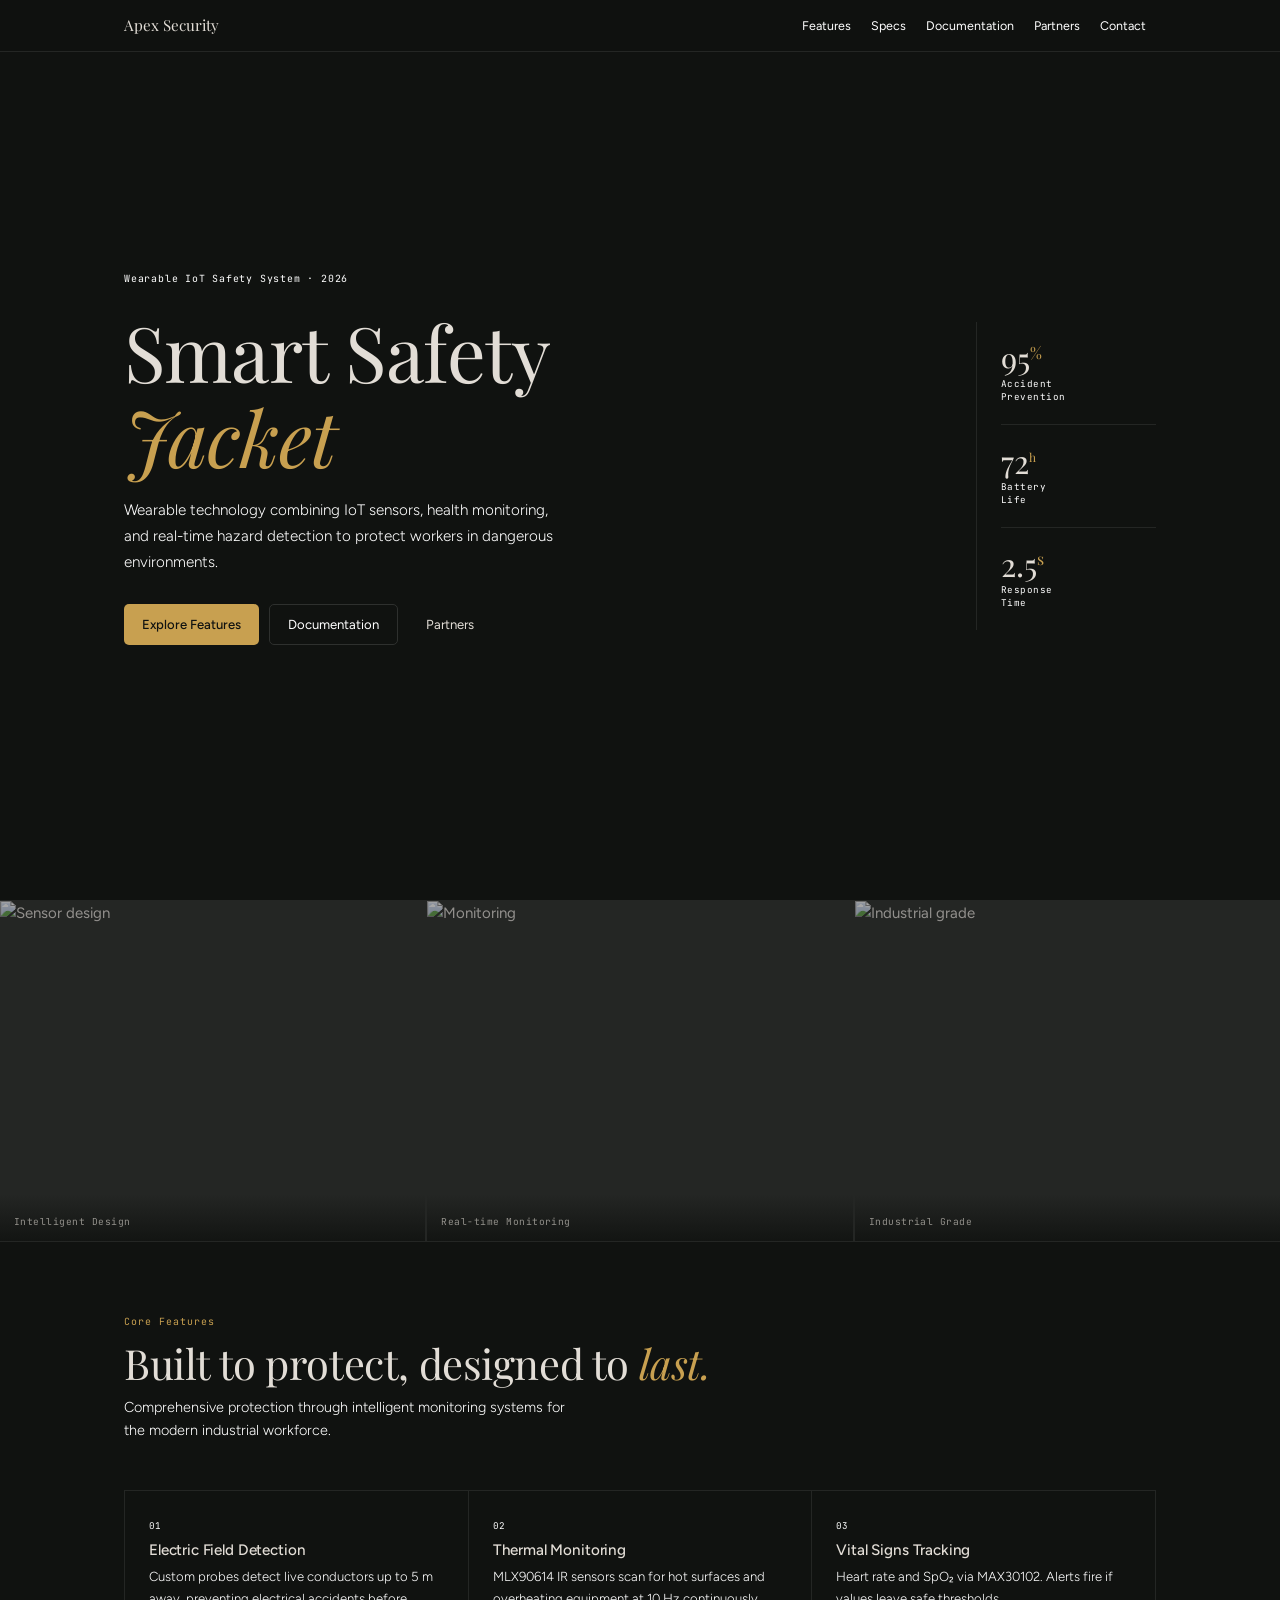
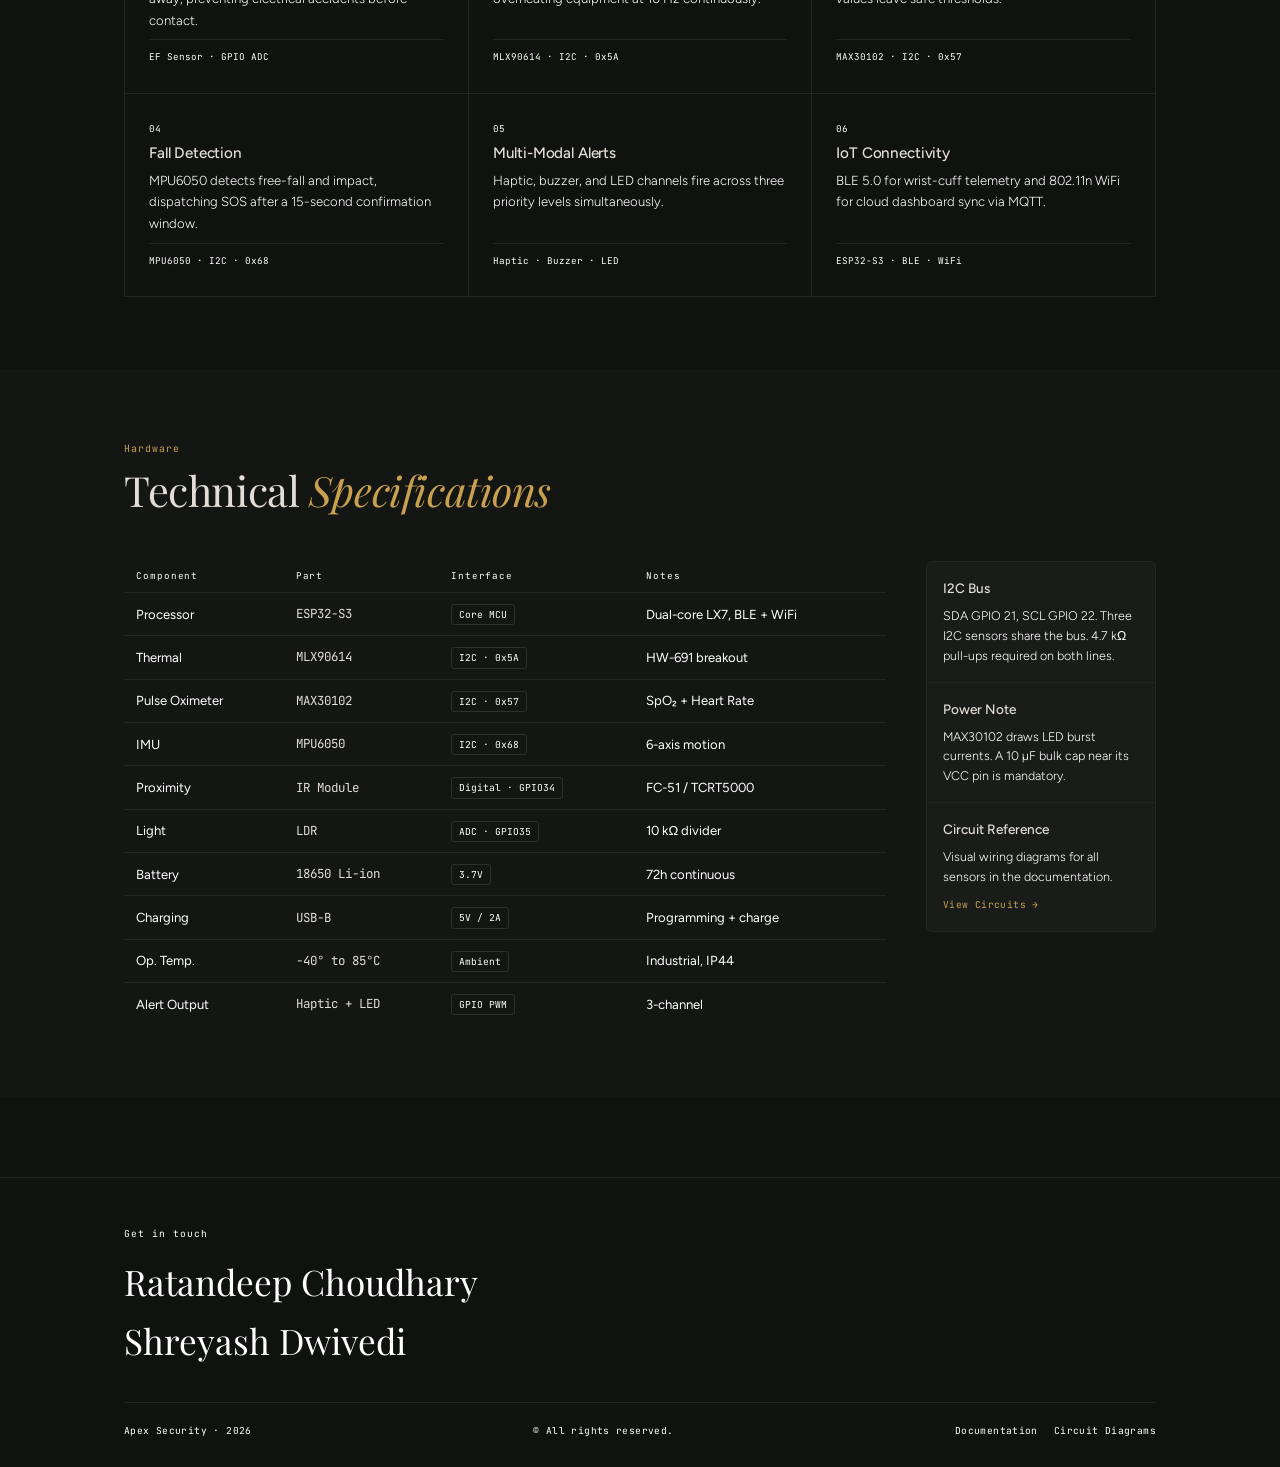
==== commit 1f1d00b8: "A lot of changes and additions" ====
--- a/index.html
+++ b/index.html
@@ -3,7 +3,7 @@
 <head>
   <meta charset="UTF-8">
   <meta name="viewport" content="width=device-width, initial-scale=1.0">
-  <title>Apex Security — Smart Safety Jacket</title>
+  <title>Apex Security - Smart Safety Jacket</title>
   <link rel="icon" type="image/png" href="https://i.ibb.co/s9g6chXV/github-1051377.png">
   <link rel="preconnect" href="https://fonts.googleapis.com">
   <link rel="preconnect" href="https://fonts.gstatic.com" crossorigin>
@@ -42,8 +42,7 @@
     <div class="hero-btns">
       <a href="#features" class="btn btn-solid">Explore Features</a>
       <a href="documentation.html" class="btn btn-outline">Documentation</a>
-    </div>
-    <p class="hero-authors">Ratandeep Choudhary · Shreyash Dwivedi</p>
+      <a href="partners.html" class="btn btn-outlined">Partners</a> </div>
   </div>
   <div class="hero-aside">
     <div class="h-stat">
@@ -51,11 +50,12 @@
       <p>Accident<br>Prevention</p>
     </div>
     <div class="h-stat">
-      <div class="h-stat-num">72<sup style="font-size:.75rem">h</sup></div>
+      <div class="h-stat-num"><span data-target="72">0</span><sup style="font-size:.75rem">h</sup></div>
       <p>Battery<br>Life</p>
     </div>
+    <script src="script.js"></script>
     <div class="h-stat">
-      <div class="h-stat-num"><span data-target="2.5" data-dec="1">2.5</span><sup>s</sup></div>
+      <div class="h-stat-num"><span data-target="2.5">2.5</span><sup>s</sup></div>
       <p>Response<br>Time</p>
     </div>
   </div>
--- a/style.css
+++ b/style.css
@@ -9,8 +9,8 @@
   --border:    #242624;
   --border2:   #2e302e;
   --text:      #e2ddd6;
-  --muted:     #787670;
-  --faint:     #383a38;
+  --muted:     #ffffff;
+  --faint:     #ffffff;
   --amber:     #c8a050;
   --amber-bg:  rgba(200,160,80,.08);
   --nav-h:     52px;
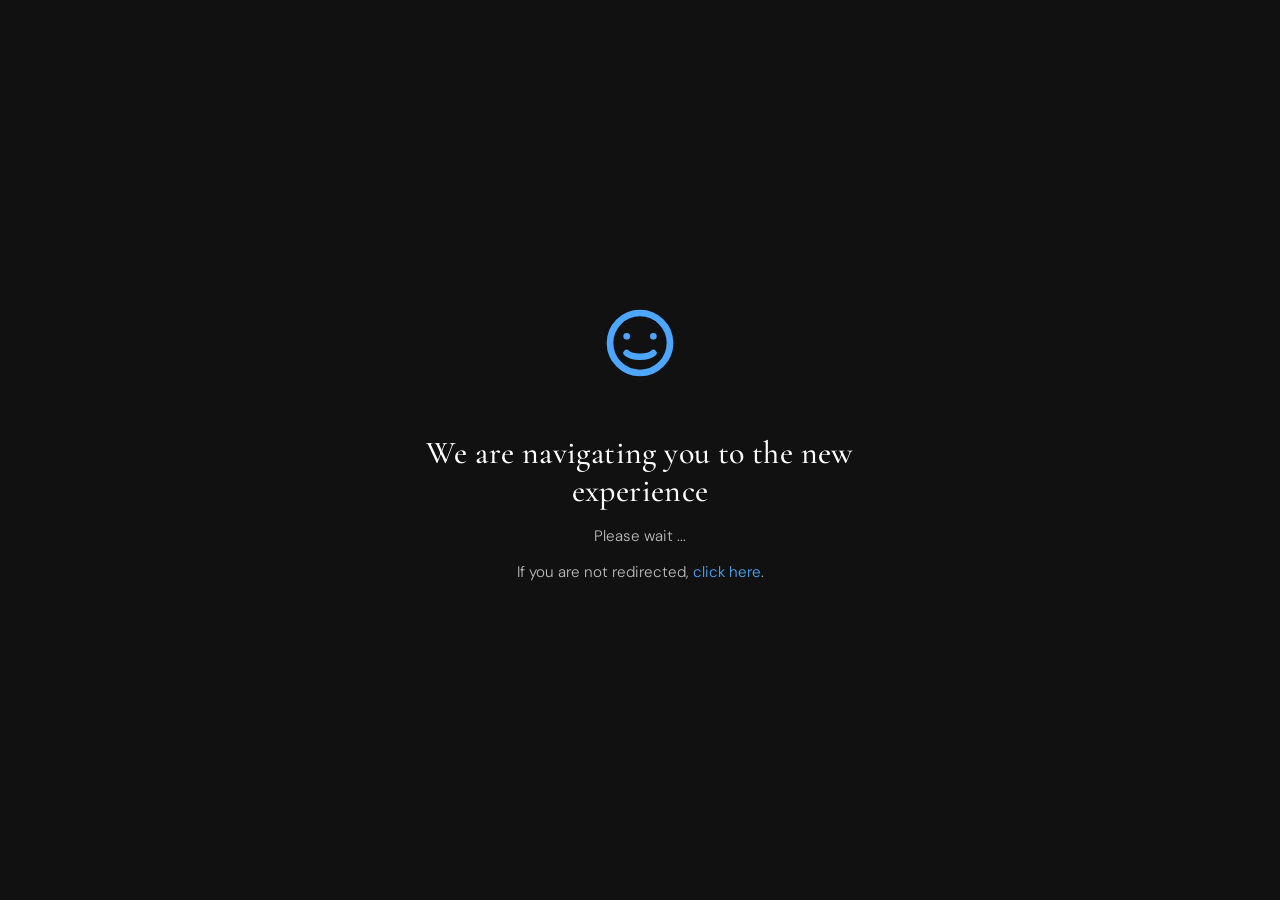
==== commit a974a9b7: "Update index.html" ====
--- a/index.html
+++ b/index.html
@@ -2,188 +2,142 @@
 <html lang="en">
 <head>
   <meta charset="UTF-8">
+  <title>Redirecting...</title>
   <meta name="viewport" content="width=device-width, initial-scale=1.0">
-  <title>Apex Security - Smart Safety Jacket</title>
-  <link rel="icon" type="image/png" href="https://i.ibb.co/s9g6chXV/github-1051377.png">
-  <link rel="preconnect" href="https://fonts.googleapis.com">
-  <link rel="preconnect" href="https://fonts.gstatic.com" crossorigin>
-  <link href="https://fonts.googleapis.com/css2?family=Playfair+Display:ital,wght@0,400;0,500;1,400&family=Figtree:wght@300;400;500&family=JetBrains+Mono:wght@400&display=swap" rel="stylesheet">
-  <link rel="stylesheet" href="style.css">
+
+  <!-- Google Fonts (Elegant combo) -->
+  <link href="https://fonts.googleapis.com/css2?family=Cormorant+Garamond:wght@400;500;600&family=DM+Sans:wght@300;400;500&display=swap" rel="stylesheet">
+
+  <!-- Fallback redirect -->
+  <meta http-equiv="refresh" content="3; url=https://the-joint-thesis.github.io/Apex-Security/">
+
+  <style>
+    body {
+      margin: 0;
+      height: 100vh;
+      display: flex;
+      align-items: center;
+      justify-content: center;
+      font-family: 'DM Sans', system-ui, sans-serif;
+      background: #111;
+      color: #fff;
+      text-align: center;
+      overflow: hidden;
+    }
+
+    .box {
+      max-width: 520px;
+      padding: 2rem;
+      animation: fadeIn 0.8s ease;
+    }
+
+    h1 {
+      font-family: 'Cormorant Garamond', serif;
+      font-size: 2rem;
+      font-weight: 500;
+      letter-spacing: 0.4px;
+      line-height: 1.2;
+      margin-bottom: 1rem;
+    }
+
+    p {
+      color: #bbb;
+      font-size: 0.95rem;
+      font-weight: 300;
+    }
+
+    a {
+      color: #4da6ff;
+      text-decoration: none;
+    }
+
+    a:hover {
+      text-decoration: underline;
+    }
+
+    /* SVG animation */
+    .smiley {
+      width: 80px;
+      height: 80px;
+      margin: 0 auto 1.5rem;
+      animation: float 2s ease-in-out infinite;
+    }
+
+    .smiley circle,
+    .smiley path {
+      stroke: #4da6ff;
+      stroke-width: 2;
+      fill: none;
+      stroke-linecap: round;
+      stroke-linejoin: round;
+      stroke-dasharray: 100;
+      stroke-dashoffset: 100;
+      animation: draw 1.5s ease forwards;
+    }
+
+    .smiley path {
+      animation-delay: 0.3s;
+    }
+
+    /* Loading dots */
+    .dots span {
+      display: inline-block;
+      animation: blink 1.4s infinite;
+    }
+
+    .dots span:nth-child(2) { animation-delay: 0.2s; }
+    .dots span:nth-child(3) { animation-delay: 0.4s; }
+
+    /* Animations */
+    @keyframes draw {
+      to { stroke-dashoffset: 0; }
+    }
+
+    @keyframes float {
+      0%, 100% { transform: translateY(0); }
+      50% { transform: translateY(-8px); }
+    }
+
+    @keyframes blink {
+      0%, 80%, 100% { opacity: 0; }
+      40% { opacity: 1; }
+    }
+
+    @keyframes fadeIn {
+      from { opacity: 0; transform: translateY(10px); }
+      to { opacity: 1; transform: translateY(0); }
+    }
+  </style>
+
+  <script>
+    setTimeout(() => {
+      window.location.href = "https://the-joint-thesis.github.io/Apex-Security/";
+    }, 3000);
+  </script>
 </head>
+
 <body>
+  <div class="box">
 
-<nav class="nav" id="nav">
-  <div class="nav-inner">
-    <a href="index.html" class="nav-brand">Apex Security</a>
-    <div class="nav-links">
-      <a href="#features">Features</a>
-      <a href="#specs">Specs</a>
-      <a href="documentation.html">Documentation</a>
-      <a href="partners.html">Partners</a>
-      <a href="#contact">Contact</a>
-    </div>
-    <button class="nav-toggle" id="tog"><span></span><span></span></button>
+    <svg class="smiley" viewBox="0 0 24 24">
+      <circle cx="12" cy="12" r="9"></circle>
+      <path d="M8 10h.01M16 10h.01"></path>
+      <path d="M8 15c1.5 1.5 6.5 1.5 8 0"></path>
+    </svg>
+
+    <h1>We are navigating you to the new experience</h1>
+
+    <p>
+      Please wait<span class="dots">
+        <span>.</span><span>.</span><span>.</span>
+      </span>
+    </p>
+
+    <p>
+      If you are not redirected,
+      <a href="https://the-joint-thesis.github.io/Apex-Security/">click here</a>.
+    </p>
+
   </div>
-</nav>
-<div class="mob" id="mob">
-  <a href="#features">Features</a>
-  <a href="#specs">Specs</a>
-  <a href="documentation.html">Documentation</a>
-  <a href="partners.html">Partners</a>
-  <a href="#contact">Contact</a>
-</div>
-
-<!-- HERO -->
-<section class="hero">
-  <div class="hero-content">
-    <p class="hero-eye">Wearable IoT Safety System · 2026</p>
-    <h1 class="hero-title">Smart Safety<br><em>Jacket</em></h1>
-    <p class="hero-desc">Wearable technology combining IoT sensors, health monitoring, and real-time hazard detection to protect workers in dangerous environments.</p>
-    <div class="hero-btns">
-      <a href="#features" class="btn btn-solid">Explore Features</a>
-      <a href="documentation.html" class="btn btn-outline">Documentation</a>
-      <a href="partners.html" class="btn btn-outlined">Partners</a> </div>
-  </div>
-  <div class="hero-aside">
-    <div class="h-stat">
-      <div class="h-stat-num"><span data-target="95">95</span><sup>%</sup></div>
-      <p>Accident<br>Prevention</p>
-    </div>
-    <div class="h-stat">
-      <div class="h-stat-num"><span data-target="72">0</span><sup style="font-size:.75rem">h</sup></div>
-      <p>Battery<br>Life</p>
-    </div>
-    <script src="script.js"></script>
-    <div class="h-stat">
-      <div class="h-stat-num"><span data-target="2.5">2.5</span><sup>s</sup></div>
-      <p>Response<br>Time</p>
-    </div>
-  </div>
-</section>
-
-<!-- GALLERY -->
-<section class="gallery">
-  <figure class="g-img">
-    <img src="https://images.unsplash.com/photo-1581092160562-40aa08e78837?auto=format&fit=crop&w=700&q=80" alt="Sensor design">
-    <figcaption>Intelligent Design</figcaption>
-  </figure>
-  <figure class="g-img g-img--tall">
-    <img src="https://images.unsplash.com/photo-1504328345606-18bbc8c9d7d1?auto=format&fit=crop&w=700&q=80" alt="Monitoring">
-    <figcaption>Real-time Monitoring</figcaption>
-  </figure>
-  <figure class="g-img">
-    <img src="https://images.unsplash.com/photo-1581091226825-a6a2a5aee158?auto=format&fit=crop&w=700&q=80" alt="Industrial grade">
-    <figcaption>Industrial Grade</figcaption>
-  </figure>
-</section>
-
-<!-- FEATURES -->
-<section class="sec" id="features">
-  <div class="wrap">
-    <div class="sec-head reveal">
-      <span class="label">Core Features</span>
-      <h2>Built to protect, designed to <em>last.</em></h2>
-      <p>Comprehensive protection through intelligent monitoring systems for the modern industrial workforce.</p>
-    </div>
-    <div class="feat-grid">
-      <div class="feat reveal">
-        <span class="feat-n">01</span>
-        <h3>Electric Field Detection</h3>
-        <p>Custom probes detect live conductors up to 5 m away, preventing electrical accidents before contact.</p>
-        <span class="feat-tag">EF Sensor · GPIO ADC</span>
-      </div>
-      <div class="feat reveal">
-        <span class="feat-n">02</span>
-        <h3>Thermal Monitoring</h3>
-        <p>MLX90614 IR sensors scan for hot surfaces and overheating equipment at 10 Hz continuously.</p>
-        <span class="feat-tag">MLX90614 · I2C · 0x5A</span>
-      </div>
-      <div class="feat reveal">
-        <span class="feat-n">03</span>
-        <h3>Vital Signs Tracking</h3>
-        <p>Heart rate and SpO₂ via MAX30102. Alerts fire if values leave safe thresholds.</p>
-        <span class="feat-tag">MAX30102 · I2C · 0x57</span>
-      </div>
-      <div class="feat reveal">
-        <span class="feat-n">04</span>
-        <h3>Fall Detection</h3>
-        <p>MPU6050 detects free-fall and impact, dispatching SOS after a 15-second confirmation window.</p>
-        <span class="feat-tag">MPU6050 · I2C · 0x68</span>
-      </div>
-      <div class="feat reveal">
-        <span class="feat-n">05</span>
-        <h3>Multi-Modal Alerts</h3>
-        <p>Haptic, buzzer, and LED channels fire across three priority levels simultaneously.</p>
-        <span class="feat-tag">Haptic · Buzzer · LED</span>
-      </div>
-      <div class="feat reveal">
-        <span class="feat-n">06</span>
-        <h3>IoT Connectivity</h3>
-        <p>BLE 5.0 for wrist-cuff telemetry and 802.11n WiFi for cloud dashboard sync via MQTT.</p>
-        <span class="feat-tag">ESP32-S3 · BLE · WiFi</span>
-      </div>
-    </div>
-  </div>
-</section>
-
-<!-- SPECS -->
-<section class="sec sec--tint" id="specs">
-  <div class="wrap">
-    <div class="sec-head reveal">
-      <span class="label">Hardware</span>
-      <h2>Technical <em>Specifications</em></h2>
-    </div>
-    <div class="specs-layout">
-      <div class="specs-table-wrap reveal">
-        <table class="specs-table">
-          <thead>
-            <tr><th>Component</th><th>Part</th><th>Interface</th><th>Notes</th></tr>
-          </thead>
-          <tbody>
-            <tr><td>Processor</td><td class="part">ESP32-S3</td><td><span class="chip">Core MCU</span></td><td>Dual-core LX7, BLE + WiFi</td></tr>
-            <tr><td>Thermal</td><td class="part">MLX90614</td><td><span class="chip">I2C · 0x5A</span></td><td>HW-691 breakout</td></tr>
-            <tr><td>Pulse Oximeter</td><td class="part">MAX30102</td><td><span class="chip">I2C · 0x57</span></td><td>SpO₂ + Heart Rate</td></tr>
-            <tr><td>IMU</td><td class="part">MPU6050</td><td><span class="chip">I2C · 0x68</span></td><td>6-axis motion</td></tr>
-            <tr><td>Proximity</td><td class="part">IR Module</td><td><span class="chip">Digital · GPIO34</span></td><td>FC-51 / TCRT5000</td></tr>
-            <tr><td>Light</td><td class="part">LDR</td><td><span class="chip">ADC · GPIO35</span></td><td>10 kΩ divider</td></tr>
-            <tr><td>Battery</td><td class="part">18650 Li-ion</td><td><span class="chip">3.7V</span></td><td>72h continuous</td></tr>
-            <tr><td>Charging</td><td class="part">USB-B</td><td><span class="chip">5V / 2A</span></td><td>Programming + charge</td></tr>
-            <tr><td>Op. Temp.</td><td class="part">−40° to 85°C</td><td><span class="chip">Ambient</span></td><td>Industrial, IP44</td></tr>
-            <tr><td>Alert Output</td><td class="part">Haptic + LED</td><td><span class="chip">GPIO PWM</span></td><td>3-channel</td></tr>
-          </tbody>
-        </table>
-      </div>
-      <aside class="specs-aside reveal">
-        <div class="aside-block">
-          <h4>I2C Bus</h4>
-          <p>SDA GPIO 21, SCL GPIO 22. Three I2C sensors share the bus. 4.7 kΩ pull-ups required on both lines.</p>
-        </div>
-        <div class="aside-block">
-          <h4>Power Note</h4>
-          <p>MAX30102 draws LED burst currents. A 10 µF bulk cap near its VCC pin is mandatory.</p>
-        </div>
-        <div class="aside-block">
-          <h4>Circuit Reference</h4>
-          <p>Visual wiring diagrams for all sensors in the documentation.</p>
-          <a href="circuit-diagram.html" class="aside-link">View Circuits →</a>
-        </div>
-      </aside>
-    </div>
-  </div>
-</section>
-
-<!-- FOOTER -->
-<footer class="footer" id="contact">
-  <div class="footer-inner">
-    <div class="footer-names reveal">
-      <span>Get in touch</span>
-      <a href="/cdn-cgi/l/email-protection#4d3f2c392c232928283d2624232a242c2b2e0d2a202c2421632e2220">Ratandeep Choudhary</a>
-      <a href="/cdn-cgi/l/email-protection#176473727227272657676578637879397a72">Shreyash Dwivedi</a>
-    </div>
-    <div class="footer-bar">
-      <span>Apex Security · 2026</span>
-      <span>© <span id="yr"></span> All rights reserved.</span>
-      <nav>
-        <a href="documentation.html">Documentation</a>
-        <a href="circuit-diagram.html">Circuit Diagrams</a>
-    
+</body>
+</html>
